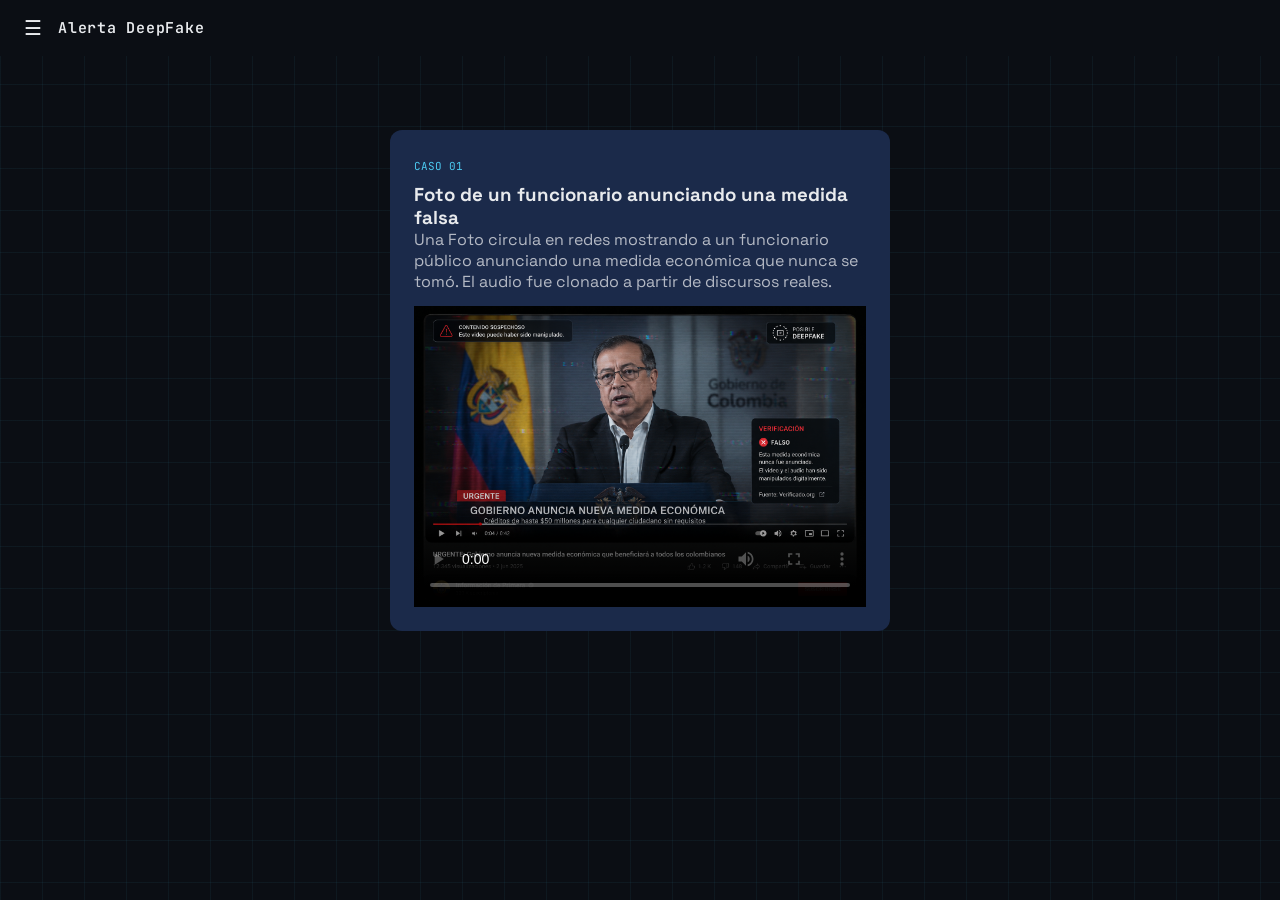
==== casossimulados.html @ fb00cc8f "redireccion de pestañas en todos los archivos" ====
<!DOCTYPE html>
<html lang="en">
<head>
    <meta charset="UTF-8">
    <meta name="viewport" content="width=device-width, initial-scalbuenoe=1.0">
    <title>Alerta DeepFake</title>
    <link rel="stylesheet" href="estilos.css">
</head>


<body>
    <div class="grid-bg"></div>
    <div class="glow"></div>
    <header>
        <button id="btnMenu" class="menu-btn">☰</button>
       <span class="logo">Alerta DeepFake</span>
    </header>
   <nav id="sidebar">
  <a href="index.html">Inicio</a>

  <span class="categoria">Aprende</span>
  <a href="iagenerativa.html">Inteligencia Artificial Generativa</a>
  <a href="queesdeepfake.html">¿Qué es un Deepfake?</a>
  <a href="clascontfals.html">Clasificacion de contenido falso</a>
  <a href="datospb.html">Datos Personales y Biometrios</a>

  <span class="categoria">Detecta y Actua</span>
  <a href="casossimulados.html">Casos Simulados</a>
  <a href="listaverificacion.html">Lista de Verificacion</a>
  <a href="rutaactuacion.html">Ruta de Actuacion</a>
  <a href="reportarcaso.html" class="btn-reportar">🛡️ Reportar un Caso</a>
  
  <span class="categoria">Marco Legal</span>
  <a href="normativacolombiana.html">Normativa Colombiana</a>
  <a href="recomendacionesseguridad.html">Recomendaciones de Seguridad</a>
</nav>
<main>
<div class="tarjeta-caso"> 
  <span class="tarjeta-tag">Caso 01</span> 
  <h3>Foto de un funcionario anunciando una medida falsa</h3> 
  <p>Una Foto circula en redes mostrando a un funcionario público anunciando una medida económica que nunca se tomó. El audio fue clonado a partir de discursos reales.</p> 

  <div class="video-container">
    <video id="deepfakeVideo" controls poster="imagenes/deepfake-thumbnail.png">

    <source src="Videocaso1/deepfake_medida_economica_simulacion_h264.mp4" type="video/mp4">

    Tu navegador no soporta la reproducción de video.

</video>
  </div>

</div>
</main>
<script>
    
    const btnMenu =document.getElementById('btnMenu');
    const sidebar=document.getElementById('sidebar');
    btnMenu.addEventListener('click',function(){
        sidebar.classList.toggle('abierto');
    });
    
    const links=sidebar.querySelectorAll('a');
    links.forEach(function(link){
    link.addEventListener('click',function(){
        sidebar.classList.remove('abierto');
    });
});


</script>
</body>
</html>
---- estilos.css ----
@import url('https://fonts.googleapis.com/css2?family=JetBrains+Mono:wght@400;500;700&family=Space+Grotesk:wght@400;500;600;700&display=swap');

        .grid-bg {
  position: fixed;
  inset: 0;
  background-image:
    linear-gradient(rgba(76,201,240,0.06) 1px, transparent 1px),
    linear-gradient(90deg, rgba(76,201,240,0.06) 1px, transparent 1px);
  background-size: 42px 42px;
  pointer-events: none;
}
.glow {
  position: fixed;
  top: 20%;
  left: 50%;
  width: 400px;
  height: 400px;
  transform: translateX(-50%);
  background: radial-gradient(circle, rgba(76,201,240,0.15), transparent 70%);
  pointer-events: none;
}
:root {
  --bg: #0b0e14;
  --panel: #1B2A4A;
  --cyan: #4cc9f0;
  --text: #e8eaed;
}
        * {
            margin:0;
            padding: 0;
            box-sizing: border-box;
        }
body{
    background:var(--bg);
    color: var(--text);
    font-family: 'Space Grotesk', sans-serif;
}
      
        

        nav#sidebar a {
            display:block;
            padding:12px 20px;
            color:white;
            text-decoration: none;
        }
        nav#sidebar a:hover {
        background: rgba(255, 255, 255, 0.06);
        color: var(--cyan);
}
        nav#sidebar  {
position: fixed;
top:0 ;
left: 0;
width: 250px; ;
height:100vh ;
background:#1B2A4A ;
padding-top: 60px;
padding-bottom: 20px;
overflow-y: auto;
transform: translateX(-100%);
transition:transform 0.3s ease ;
z-index: 20;

        }
        nav#sidebar.abierto{
            transform: translateX(0);
        }

header {
  display: flex;
  align-items: center;
  gap: 16px;
  padding: 16px 24px;
  background: var(--bg);
  position: sticky;
  top: 0;
  z-index: 30;
}

    .logo {
  font-family: 'JetBrains Mono', monospace;
  font-size: 15px;
  font-weight: 600;
  letter-spacing: 0.05em;
  color: var(--text);
}
.menu-btn {
  background: none;
  border: none;
  color: var(--text);
  font-size: 20px;
  cursor: pointer;
}
.categoria {
  display: block;
  font-family: 'JetBrains Mono', monospace;
  font-size: 11px;
  letter-spacing: 0.1em;
  text-transform: uppercase;
  color: var(--cyan);
  padding: 20px 20px 8px;
  border-top: 1px solid rgba(255,255,255,0.08);
  margin-top: 8px;
}
.face-wrap {
  width: 220px;
  height: 220px;
  margin: 0 auto;
}

.face-wrap svg {
  width: 100%;
  height: 100%;
}
@keyframes glitchLine {
  0%, 88% {
    transform: translateX(0);
    opacity: 1;
  }
  90% {
    transform: translateX(-3px);
    opacity: 0.6;
  }
  92% {
    transform: translateX(2px);
  }
  94%, 100% {
    transform: translateX(0);
    opacity: 1;
  }
}

/* ===== Contenido de páginas internas (main) ===== */
main {
  max-width: 780px;
  margin: 0 auto;
  padding: 50px 24px 80px 24px;
  position: relative;
  z-index: 1;
}

.kicker {
  font-family: 'JetBrains Mono', monospace;
  font-size: 11px;
  letter-spacing: 0.1em;
  text-transform: uppercase;
  color: var(--cyan);
  margin-bottom: 10px;
}

main h1 {
  font-size: 30px;
  font-weight: 700;
  margin-bottom: 14px;
}

main .intro {
  font-size: 17px;
  color: rgba(232,234,237,0.7);
  border-left: 3px solid var(--cyan);
  padding-left: 16px;
  margin-bottom: 36px;
}

main section {
  margin-bottom: 40px;
}

main h2 {
  font-size: 20px;
  font-weight: 600;
  margin-bottom: 14px;
  display: flex;
  align-items: center;
  gap: 10px;
}

main h2 .numero {
  font-family: 'JetBrains Mono', monospace;
  background: var(--panel);
  border: 1px solid var(--cyan);
  color: var(--cyan);
  width: 28px;
  height: 28px;
  border-radius: 50%;
  display: flex;
  align-items: center;
  justify-content: center;
  font-size: 13px;
  flex-shrink: 0;
}

main p {
  color: rgba(232,234,237,0.75);
  margin-bottom: 14px;
}

main strong {
  color: var(--text);
}

.tarjeta {
  text-align: justify;
  background: rgba(76,201,240,0.04);
  border: 1px solid rgba(76,201,240,0.15);
  border-radius: 8px;
  padding: 16px;
}

.tarjeta .icono { font-size: 24px; margin-bottom: 8px; }

.tarjeta h2 {
  text-align: center;
}

.tarjeta p {
  font-size: 13px;
  margin-bottom: 0;
}



.caja-clave {
  background: rgba(76,201,240,0.06);
  border-left: 3px solid var(--cyan);
  border-radius: 6px;
  padding: 16px 18px;
  margin-top: 16px;
}

.caja-clave p { color: var(--text); margin-bottom: 0; }

@media (max-width: 600px) {
  .grid-tarjetas { grid-template-columns: 1fr; }
}

/* boton siguiente para pagina de que es deepfake*/
.siguiente {
  margin-top: 50px;
  padding: 20px;
  background: rgba(76,201,240,0.04);
  border: 1px solid rgba(76,201,240,0.15);
  border-radius: 8px;
  display: flex;
  justify-content: space-between;
  align-items: center;
  flex-wrap: wrap;
  gap: 12px;
}

.siguiente span {
  color: rgba(232,234,237,0.75);
  font-size: 15px;
}

.siguiente a {
  background: var(--cyan);
  color: var(--bg);
  text-decoration: none;
  padding: 10px 18px;
  border-radius: 6px;
  font-weight: bold;
  font-size: 14px;
  white-space: nowrap;
}

.siguiente a:hover {
  opacity: 0.85;
}

.tarjeta-caso {
  background: var(--panel);
  border-radius: 12px;
  padding: 24px;
  max-width: 500px;
  margin: 24px auto;
}

.tarjeta-tag {
  display: inline-block;
  font-family: 'JetBrains Mono', monospace;
  font-size: 11px;
  color: var(--cyan);
  text-transform: uppercase;
  margin-bottom: 10px;
}
.paso {
    display: flex;
    align-items: flex-start;
    gap: 22px;
    margin: 30px 0;
}

.numero {
    width: 48px;
    height: 48px;
    min-width: 48px;

    border: 2px solid #159eaa;
    border-radius: 50%;

    display: flex;
    align-items: center;
    justify-content: center;

    color: white;
    font-size: 20px;
    font-weight: bold;
}

.texto-paso {
    flex: 1;
}

.texto-paso h3 {
    margin: 0 0 8px 0;
    color: white;
    font-size: 24px;
}

.texto-paso p {
    margin: 0;
    color: #b8bdc7;
    font-size: 18px;
    line-height: 1.5;
}

.video-container video {
    width: 100%;
    height: auto;
    display: block;
}

/* ===== Lista horizontal de señales de detección ===== */
.lista-deteccion {
  margin-top: 18px;
}

.fila-deteccion {
  display: flex;
  align-items: flex-start;
  gap: 16px;
  padding: 18px 4px;
  border-bottom: 1px solid rgba(76,201,240,0.12);
}

.fila-deteccion:last-child {
  border-bottom: none;
}

.fila-deteccion .icono {
  font-size: 22px;
  flex-shrink: 0;
  width: 36px;
  text-align: center;
}

.fila-deteccion .contenido h3 {
  font-size: 15px;
  font-weight: 600;
  margin-bottom: 4px;
  color: var(--text);
}

.fila-deteccion .contenido p {
  font-size: 13px;
  color: rgba(232,234,237,0.65);
  margin-bottom: 0;
}

@media (max-width: 500px) {
  .fila-deteccion { gap: 12px; }
  .fila-deteccion .icono { font-size: 18px; width: 28px; }
}
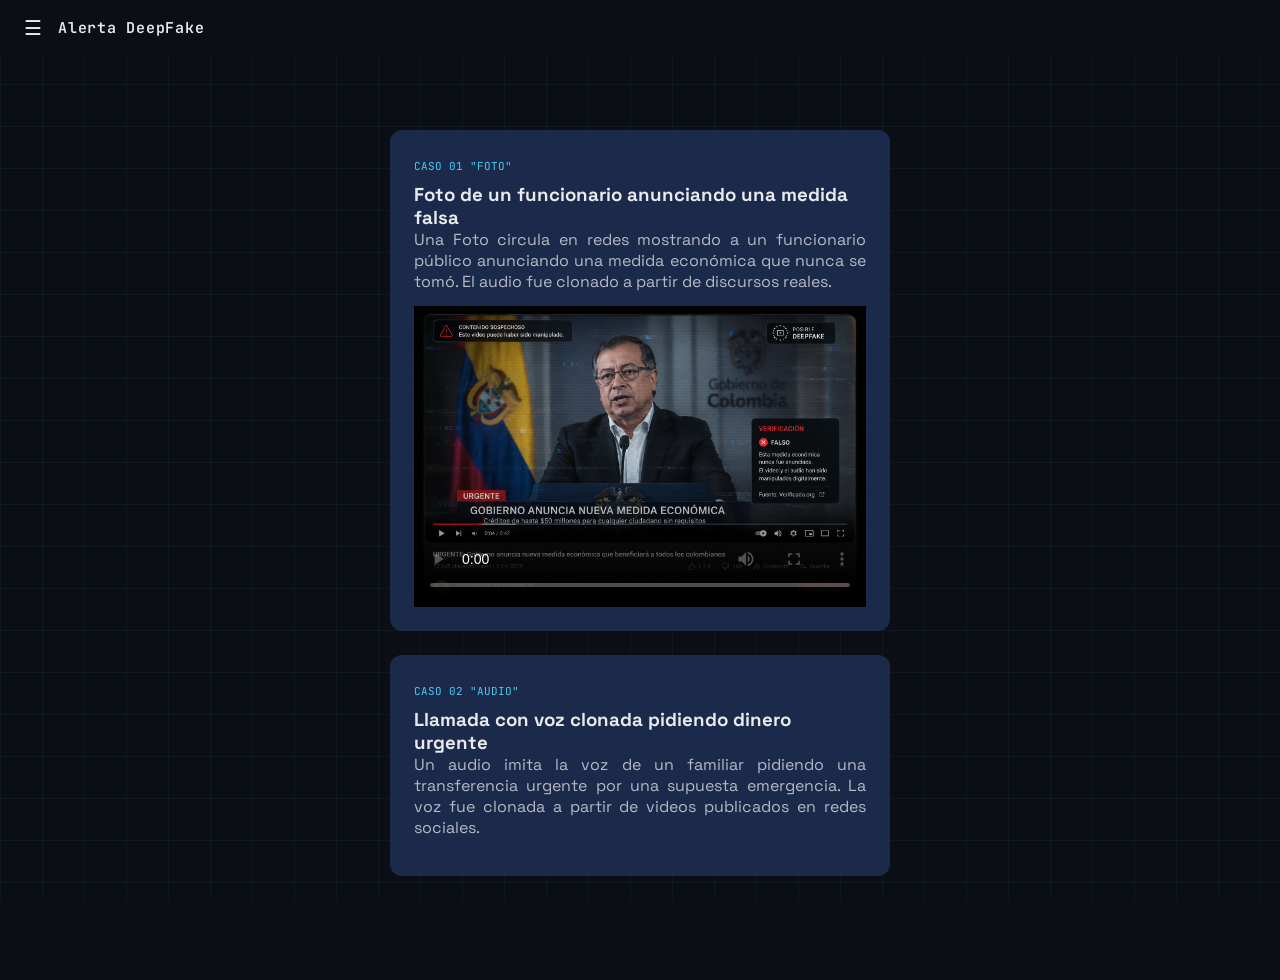
==== commit 7a4a6242: "Caso 02" ====
--- a/casossimulados.html
+++ b/casossimulados.html
@@ -16,40 +16,43 @@
        <span class="logo">Alerta DeepFake</span>
     </header>
    <nav id="sidebar">
-  <a href="index.html">Inicio</a>
+  <a href="#">Inicio</a>
 
   <span class="categoria">Aprende</span>
   <a href="iagenerativa.html">Inteligencia Artificial Generativa</a>
   <a href="queesdeepfake.html">¿Qué es un Deepfake?</a>
-  <a href="clascontfals.html">Clasificacion de contenido falso</a>
-  <a href="datospb.html">Datos Personales y Biometrios</a>
+  <a href="clascontfals">Clasificacion de contenido falso</a>
+  <a href="datospb">Datos Personales y Biometrios</a>
 
   <span class="categoria">Detecta y Actua</span>
   <a href="casossimulados.html">Casos Simulados</a>
-  <a href="listaverificacion.html">Lista de Verificacion</a>
-  <a href="rutaactuacion.html">Ruta de Actuacion</a>
-  <a href="reportarcaso.html" class="btn-reportar">🛡️ Reportar un Caso</a>
+  <a href="listaverificacion">Lista de Verificacion</a>
+  <a href="rutaactuacion">Ruta de Actuacion</a>
+  <a href="reportarcaso" class="btn-reportar">🛡️ Reportar un Caso</a>
   
   <span class="categoria">Marco Legal</span>
-  <a href="normativacolombiana.html">Normativa Colombiana</a>
-  <a href="recomendacionesseguridad.html">Recomendaciones de Seguridad</a>
+  <a href="normativacolombiana">Normativa Colombiana</a>
+  <a href="recomendacionesseguridad">Recomendaciones de Seguridad</a>
 </nav>
 <main>
 <div class="tarjeta-caso"> 
-  <span class="tarjeta-tag">Caso 01</span> 
+  <span class="tarjeta-tag">Caso 01 "Foto"</span> 
   <h3>Foto de un funcionario anunciando una medida falsa</h3> 
   <p>Una Foto circula en redes mostrando a un funcionario público anunciando una medida económica que nunca se tomó. El audio fue clonado a partir de discursos reales.</p> 
 
   <div class="video-container">
-    <video id="deepfakeVideo" controls poster="imagenes/deepfake-thumbnail.png">
+    <video controls poster="imagenes/deepfake-thumbnail.png">
 
-    <source src="Videocaso1/deepfake_medida_economica_simulacion_h264.mp4" type="video/mp4">
 
-    Tu navegador no soporta la reproducción de video.
 
 </video>
   </div>
 
+</div>
+<div class="tarjeta-caso">
+        <span class="tarjeta-tag">Caso 02 "Audio"</span>
+<h3>Llamada con voz clonada pidiendo dinero urgente</h3>
+  <p>Un audio imita la voz de un familiar pidiendo una transferencia urgente por una supuesta emergencia. La voz fue clonada a partir de videos publicados en redes sociales.</p>
 </div>
 </main>
 <script>
--- a/estilos.css
+++ b/estilos.css
@@ -194,6 +194,7 @@
 main p {
   color: rgba(232,234,237,0.75);
   margin-bottom: 14px;
+  text-align: justify;
 }
 
 main strong {
@@ -309,22 +310,6 @@
     font-weight: bold;
 }
 
-.texto-paso {
-    flex: 1;
-}
-
-.texto-paso h3 {
-    margin: 0 0 8px 0;
-    color: white;
-    font-size: 24px;
-}
-
-.texto-paso p {
-    margin: 0;
-    color: #b8bdc7;
-    font-size: 18px;
-    line-height: 1.5;
-}
 
 .video-container video {
     width: 100%;
@@ -374,4 +359,182 @@
   .fila-deteccion .icono { font-size: 18px; width: 28px; }
 }
 
-
+/* Layout en Grid para dos columnas usando tus estilos globales */
+.grid-datos {
+  display: grid;
+  grid-template-columns: 1fr;
+  gap: 32px;
+  margin-top: 24px;
+}
+
+@media (min-width: 768px) {
+  .grid-datos {
+    grid-template-columns: 1fr 1fr;
+  }
+}
+
+/* Caja contenedora del ícono en la columna izquierda */
+.icon-box {
+  width: 48px;
+  height: 48px;
+  min-width: 48px;
+  background: rgba(76, 201, 240, 0.08);
+  border: 1px solid rgba(76, 201, 240, 0.2);
+  border-radius: 12px;
+  display: flex;
+  align-items: center;
+  justify-content: center;
+  font-size: 20px;
+}
+
+/* Ajuste de tipografía dentro de las secciones para alinearse a tus clases */
+.texto-paso h3 {
+  font-size: 16px;
+  font-weight: 600;
+  margin-bottom: 4px;
+}
+
+.texto-paso p {
+  font-size: 13px;
+  color: rgba(232, 234, 237, 0.65);
+}
+
+/* Panel contenedor interactivo con borde azul neón */
+.checklist-panel {
+  background: rgba(27, 42, 74, 0.4);
+  border: 1px solid var(--cyan);
+  border-radius: 12px;
+  padding: 20px;
+  display: flex;
+  flex-direction: column;
+  gap: 12px;
+  box-shadow: 0 0 15px rgba(76, 201, 240, 0.1);
+}
+
+/* Tarjetas individuales dentro del checklist */
+.check-card {
+  display: flex;
+  align-items: flex-start;
+  gap: 14px;
+  padding: 14px;
+  background: var(--panel);
+  border: 1px solid rgba(76, 201, 240, 0.15);
+  border-radius: 8px;
+  cursor: pointer;
+  transition: border-color 0.2s ease, background 0.2s ease;
+}
+
+.check-card:hover {
+  border-color: var(--cyan);
+}
+
+/* Ocultar checkbox nativo y personalizarlo con tu color --cyan */
+.check-card input[type="checkbox"] {
+  display: none;
+}
+
+.checkbox-custom {
+  width: 20px;
+  height: 20px;
+  min-width: 20px;
+  border: 2px solid rgba(232, 234, 237, 0.4);
+  border-radius: 4px;
+  margin-top: 2px;
+  transition: all 0.2s ease;
+}
+
+.check-card input[type="checkbox"]:checked + .checkbox-custom {
+  background-color: var(--cyan);
+  border-color: var(--cyan);
+  background-image: url("data:image/svg+xml,%3Csvg xmlns='http://www.w3.org/2000/svg' viewBox='0 0 24 24' fill='none' stroke='%230b0e14' stroke-width='3' stroke-linecap='round' stroke-linejoin='round'%3E%3Cpolyline points='20 6 9 17 4 12'%3E%3C/polyline%3E%3C/svg%3E");
+  background-size: 14px;
+  background-position: center;
+  background-repeat: no-repeat;
+}
+
+.check-card input[type="checkbox"]:checked ~ .texto-paso h3 {
+  color: var(--cyan);
+}
+
+/* ===== Test de exposición ===== */
+.test-panel {
+  background: rgba(27,42,74,0.4);
+  border: 1px solid var(--cyan);
+  border-radius: 12px;
+  padding: 22px;
+  box-shadow: 0 0 15px rgba(76,201,240,0.1);
+  margin-top: 18px;
+}
+
+.test-pregunta {
+  display: flex;
+  justify-content: space-between;
+  align-items: center;
+  gap: 16px;
+  padding: 16px 0;
+  border-bottom: 1px solid rgba(76,201,240,0.12);
+}
+.test-pregunta:last-of-type { border-bottom: none; }
+.test-pregunta p { font-size: 14px; color: var(--text); margin-bottom: 0; }
+
+.switch-group { display: flex; gap: 6px; flex-shrink: 0; }
+.switch-btn {
+  background: transparent;
+  border: 1px solid rgba(76,201,240,0.3);
+  color: rgba(232,234,237,0.6);
+  font-size: 12px;
+  font-family: 'JetBrains Mono', monospace;
+  padding: 6px 14px;
+  border-radius: 6px;
+  cursor: pointer;
+  transition: all 0.2s;
+}
+.switch-btn.activo {
+  background: var(--cyan);
+  color: var(--bg);
+  border-color: var(--cyan);
+  font-weight: bold;
+}
+
+.resultado {
+  margin-top: 20px;
+  padding: 18px;
+  border-radius: 8px;
+  text-align: center;
+  display: none;
+}
+.resultado.visible { display: block; }
+.resultado .nivel {
+  font-family: 'JetBrains Mono', monospace;
+  font-size: 12px;
+  letter-spacing: 0.1em;
+  text-transform: uppercase;
+  margin-bottom: 6px;
+}
+.resultado .msg { font-size: 14px; color: var(--text); }
+
+.resultado.bajo { background: rgba(76,201,240,0.08); border: 1px solid var(--cyan); }
+.resultado.bajo .nivel { color: var(--cyan); }
+.resultado.medio { background: rgba(255,180,80,0.08); border: 1px solid #ffb450; }
+.resultado.medio .nivel { color: #ffb450; }
+.resultado.alto { background: rgba(239,91,111,0.1); border: 1px solid #ef5b6f; }
+.resultado.alto .nivel { color: #ef5b6f; }
+
+.btn-calcular {
+  margin-top: 18px;
+  width: 100%;
+  background: var(--cyan);
+  color: var(--bg);
+  border: none;
+  padding: 12px;
+  border-radius: 8px;
+  font-weight: bold;
+  font-size: 14px;
+  cursor: pointer;
+}
+.btn-calcular:hover { opacity: 0.9; }
+
+
+
+
+
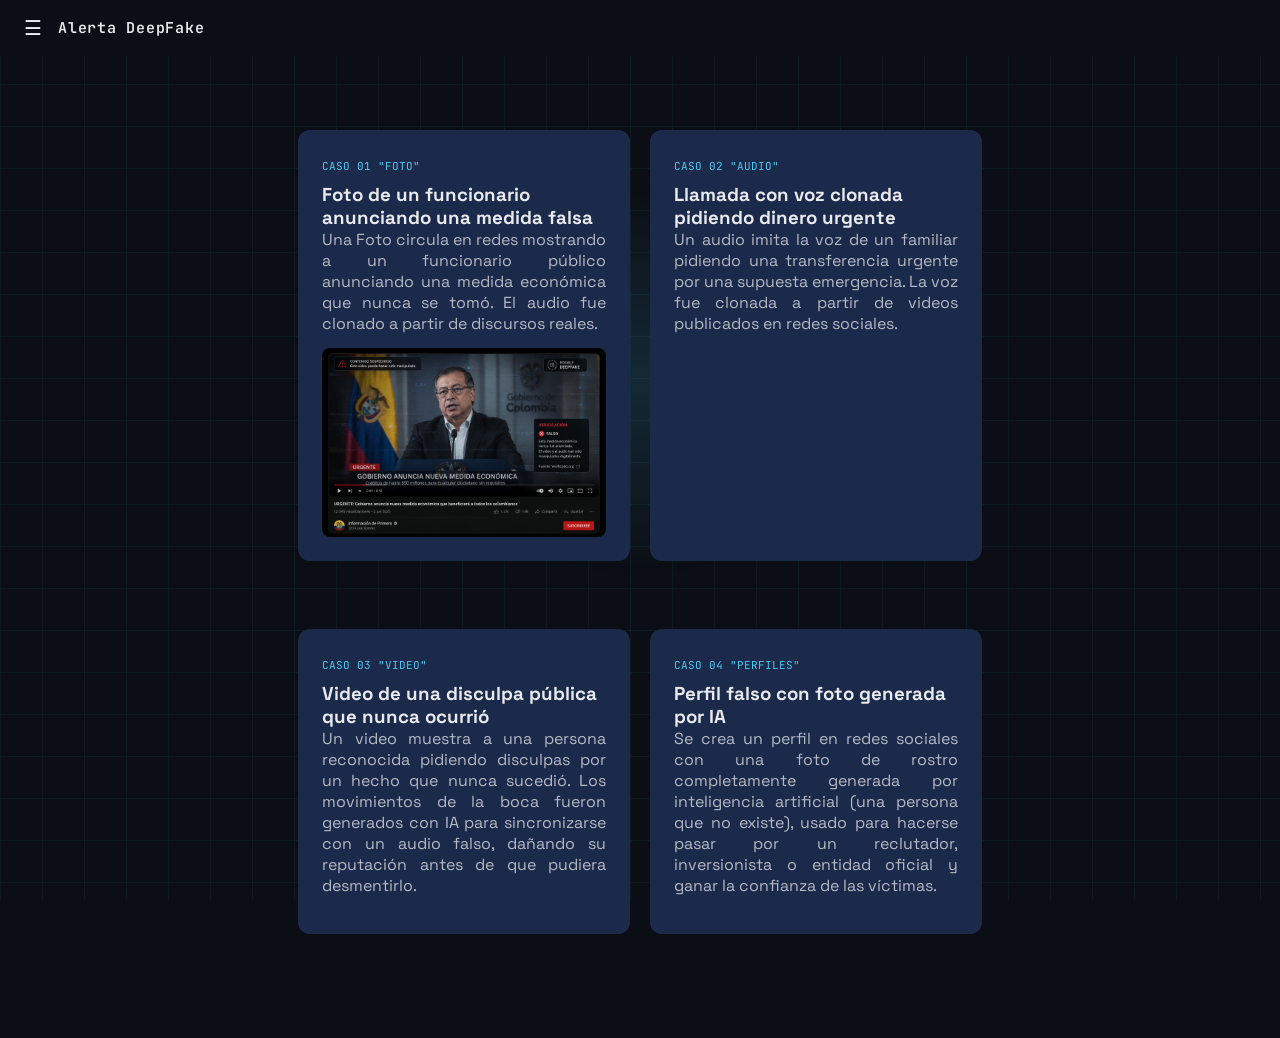
==== commit f891637d: "Casos Actualizados" ====
--- a/casossimulados.html
+++ b/casossimulados.html
@@ -16,36 +16,37 @@
        <span class="logo">Alerta DeepFake</span>
     </header>
    <nav id="sidebar">
-  <a href="#">Inicio</a>
+  <a href="index.html">Inicio</a>
 
   <span class="categoria">Aprende</span>
   <a href="iagenerativa.html">Inteligencia Artificial Generativa</a>
   <a href="queesdeepfake.html">¿Qué es un Deepfake?</a>
-  <a href="clascontfals">Clasificacion de contenido falso</a>
-  <a href="datospb">Datos Personales y Biometrios</a>
+  <a href="clascontfals.html">Clasificacion de contenido falso</a>
+  <a href="datospb.html">Datos Personales y Biometrios</a>
 
   <span class="categoria">Detecta y Actua</span>
   <a href="casossimulados.html">Casos Simulados</a>
-  <a href="listaverificacion">Lista de Verificacion</a>
-  <a href="rutaactuacion">Ruta de Actuacion</a>
-  <a href="reportarcaso" class="btn-reportar">🛡️ Reportar un Caso</a>
+  <a href="listaverificacion.html">Lista de Verificacion</a>
+  <a href="rutaactuacion.html">Ruta de Actuacion</a>
+  <a href="reportarcaso.html" class="btn-reportar">🛡️ Reportar un Caso</a>
   
   <span class="categoria">Marco Legal</span>
-  <a href="normativacolombiana">Normativa Colombiana</a>
-  <a href="recomendacionesseguridad">Recomendaciones de Seguridad</a>
+  <a href="normativacolombiana.html">Normativa Colombiana</a>
+  <a href="recomendacionesseguridad.html">Recomendaciones de Seguridad</a>
 </nav>
 <main>
+    <div class="grid-casos">
 <div class="tarjeta-caso"> 
   <span class="tarjeta-tag">Caso 01 "Foto"</span> 
   <h3>Foto de un funcionario anunciando una medida falsa</h3> 
   <p>Una Foto circula en redes mostrando a un funcionario público anunciando una medida económica que nunca se tomó. El audio fue clonado a partir de discursos reales.</p> 
 
   <div class="video-container">
-    <video controls poster="imagenes/deepfake-thumbnail.png">
+    <img src="imagenes/deepfake-thumbnail.png" alt="Miniatura simulada del caso 01">
 
 
 
-</video>
+
   </div>
 
 </div>
@@ -54,6 +55,20 @@
 <h3>Llamada con voz clonada pidiendo dinero urgente</h3>
   <p>Un audio imita la voz de un familiar pidiendo una transferencia urgente por una supuesta emergencia. La voz fue clonada a partir de videos publicados en redes sociales.</p>
 </div>
+
+<div class="tarjeta-caso">
+    <span class="tarjeta-tag">Caso 03 "Video"</span>
+    <h3>Video de una disculpa pública que nunca ocurrió</h3>
+<p>Un video muestra a una persona reconocida pidiendo disculpas por un hecho que nunca sucedió. Los movimientos de la boca fueron generados con IA para sincronizarse con un audio falso, dañando su reputación antes de que pudiera desmentirlo.</p>
+</div>
+
+<div class="tarjeta-caso">
+    <span class="tarjeta-tag">Caso 04 "Perfiles"</span>
+    <h3>Perfil falso con foto generada por IA</h3>
+<p>Se crea un perfil en redes sociales con una foto de rostro completamente generada por inteligencia artificial (una persona que no existe), usado para hacerse pasar por un reclutador, inversionista o entidad oficial y ganar la confianza de las víctimas.</p>
+</div>
+
+    </div>
 </main>
 <script>
     
--- a/estilos.css
+++ b/estilos.css
@@ -533,8 +533,15 @@
   cursor: pointer;
 }
 .btn-calcular:hover { opacity: 0.9; }
-
-
-
-
-
+.grid-casos {
+  display: grid;
+  grid-template-columns: repeat(2, 1fr);
+  gap: 20px;
+  padding: 0 24px;
+}
+
+.video-container img {
+  width: 100%;
+  display: block;
+  border-radius: 8px;
+}
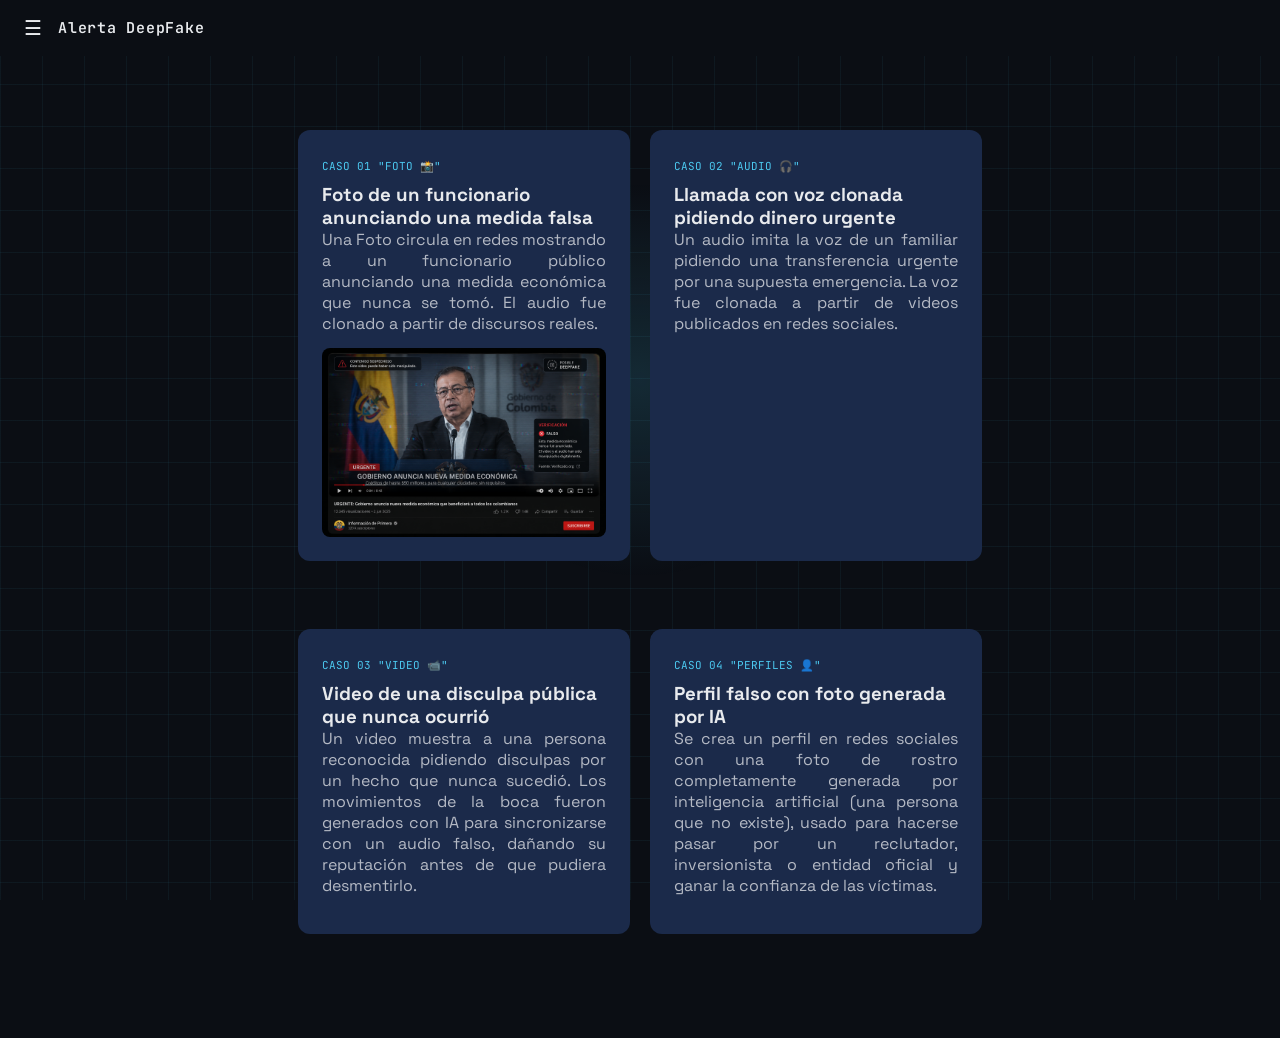
==== commit 7aef0bbe: "Reportar caso" ====
--- a/casossimulados.html
+++ b/casossimulados.html
@@ -37,7 +37,7 @@
 <main>
     <div class="grid-casos">
 <div class="tarjeta-caso"> 
-  <span class="tarjeta-tag">Caso 01 "Foto"</span> 
+  <span class="tarjeta-tag"> Caso 01 "Foto 📸"</span> 
   <h3>Foto de un funcionario anunciando una medida falsa</h3> 
   <p>Una Foto circula en redes mostrando a un funcionario público anunciando una medida económica que nunca se tomó. El audio fue clonado a partir de discursos reales.</p> 
 
@@ -51,19 +51,19 @@
 
 </div>
 <div class="tarjeta-caso">
-        <span class="tarjeta-tag">Caso 02 "Audio"</span>
+        <span class="tarjeta-tag">Caso 02 "Audio 🎧"</span>
 <h3>Llamada con voz clonada pidiendo dinero urgente</h3>
   <p>Un audio imita la voz de un familiar pidiendo una transferencia urgente por una supuesta emergencia. La voz fue clonada a partir de videos publicados en redes sociales.</p>
 </div>
 
 <div class="tarjeta-caso">
-    <span class="tarjeta-tag">Caso 03 "Video"</span>
+    <span class="tarjeta-tag">Caso 03 "Video 📹"</span>
     <h3>Video de una disculpa pública que nunca ocurrió</h3>
 <p>Un video muestra a una persona reconocida pidiendo disculpas por un hecho que nunca sucedió. Los movimientos de la boca fueron generados con IA para sincronizarse con un audio falso, dañando su reputación antes de que pudiera desmentirlo.</p>
 </div>
 
 <div class="tarjeta-caso">
-    <span class="tarjeta-tag">Caso 04 "Perfiles"</span>
+    <span class="tarjeta-tag">Caso 04 "Perfiles 👤"</span>
     <h3>Perfil falso con foto generada por IA</h3>
 <p>Se crea un perfil en redes sociales con una foto de rostro completamente generada por inteligencia artificial (una persona que no existe), usado para hacerse pasar por un reclutador, inversionista o entidad oficial y ganar la confianza de las víctimas.</p>
 </div>
--- a/estilos.css
+++ b/estilos.css
@@ -544,4 +544,104 @@
   width: 100%;
   display: block;
   border-radius: 8px;
+}
+
+.reportar {
+  background-color: #0d1117;
+  padding: 40px;
+}
+
+.etiqueta {
+  color: #22d3ee;
+  font-size: 14px;
+  letter-spacing: 2px;
+  font-weight: bold;
+}
+h1 {
+  color: #f5f5f5;
+  font-size: 32px;
+  margin-top: 8px;
+}
+.parrafo-info {
+  color: #9ca3af;
+  border-left: 3px solid #22d3ee;
+  padding-left: 16px;
+  font-size: 15px;
+  line-height: 1.5;
+}
+.caja-confidencial {
+  background-color: #161b22;
+  border-radius: 12px;
+  padding: 20px;
+  display: flex;
+  align-items: center;
+  gap: 14px;
+  margin: 24px 0;
+}
+input[type="text"], input[type="email"], input[type="tel"] {
+background-color: #161b22;
+border: 1px solid #30363d;
+border-radius: 8px;
+padding: 12px 14px;
+color: #e8eaed;
+width: 100%;
+font-size: 14px;
+}
+.opciones-tipo {
+  display: flex;
+  gap: 16px;
+  margin: 20px 0;
+}
+
+.tarjeta-tipo {
+  background-color: #161b22;
+  border: 1px solid #30363d;
+  border-radius: 12px;
+  padding: 20px;
+  flex: 1;
+  text-align: center;
+  font-size: 14px;
+}
+input, textarea {
+  background-color: #161b22;
+  border: 1px solid #30363d;
+  border-radius: 8px;
+  padding: 12px 14px;
+  color: #e8eaed;
+  width: 100%;
+  font-size: 14px;
+}
+.zona-carga {
+  border: 2px dashed #22d3ee;
+  border-radius: 12px;
+  background-color: rgba(34, 211, 238, 0.04);
+  padding: 30px 20px;
+  text-align: center;
+}
+
+.zona-carga span {
+  font-size: 28px;
+  display: block;
+  margin-bottom: 10px;
+}
+
+.zona-carga p {
+  color: #9ca3af;
+  font-size: 14px;
+}
+
+.zona-carga strong {
+  color: #22d3ee;
+}
+.btn-enviar {
+  background-color: #22d3ee;
+  color: #0d1117;
+  border: none;
+  border-radius: 8px;
+  padding: 16px;
+  width: 100%;
+  font-size: 16px;
+  font-weight: bold;
+  cursor: pointer;
+  margin-top: 10px;
 }
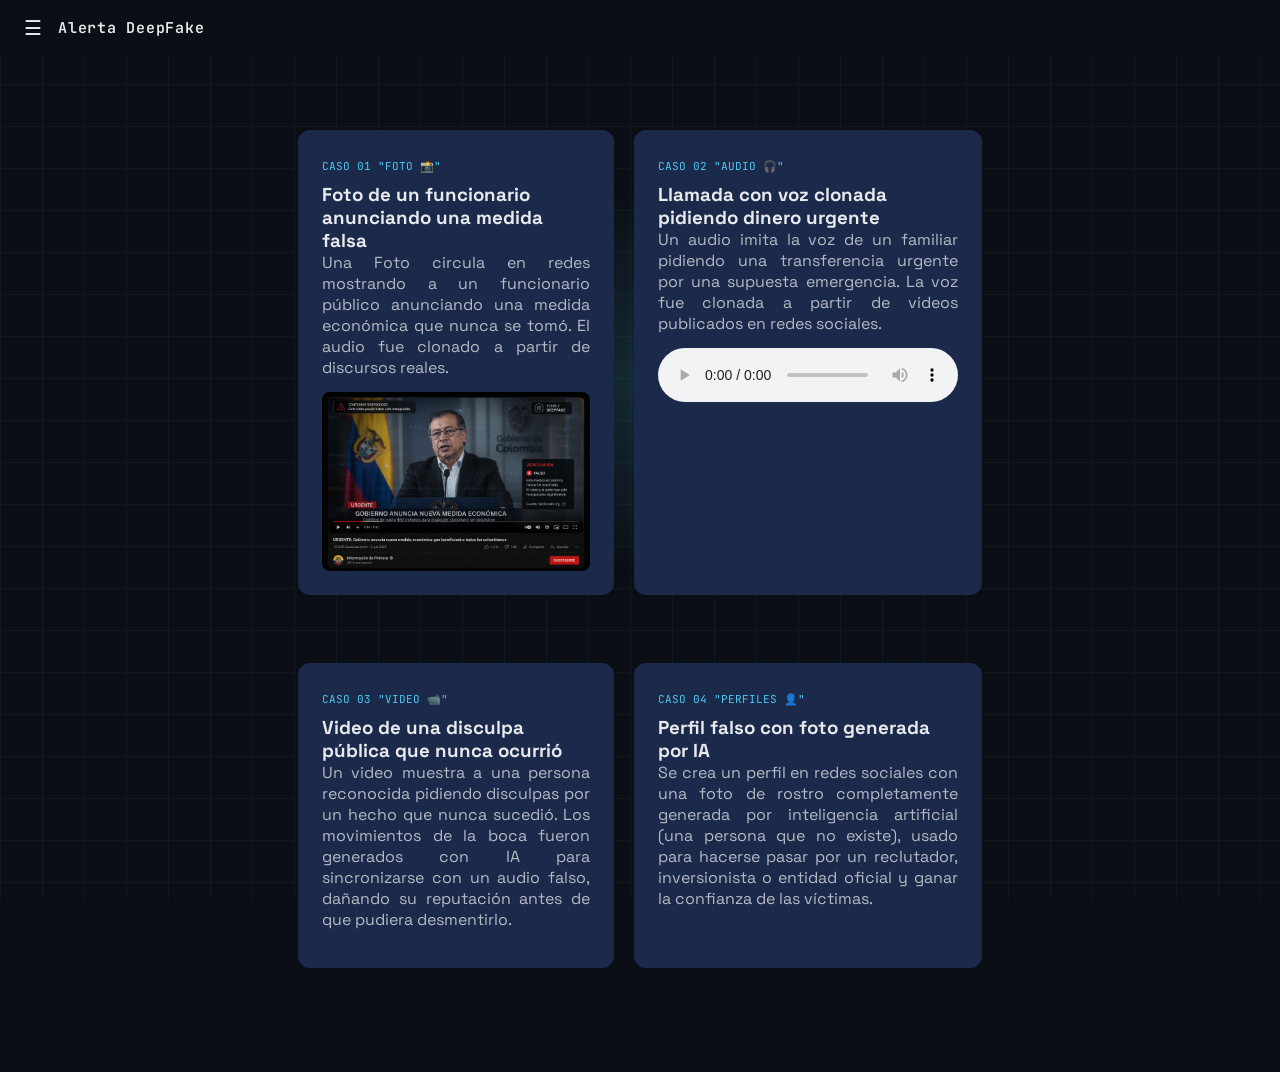
==== commit 567f6c31: "Finalizando" ====
--- a/casossimulados.html
+++ b/casossimulados.html
@@ -28,11 +28,12 @@
   <a href="casossimulados.html">Casos Simulados</a>
   <a href="listaverificacion.html">Lista de Verificacion</a>
   <a href="rutaactuacion.html">Ruta de Actuacion</a>
-  <a href="reportarcaso.html" class="btn-reportar">🛡️ Reportar un Caso</a>
+  <a href="reportaruncaso.html" class="btn-reportar">🛡️ Reportar un Caso</a>
   
   <span class="categoria">Marco Legal</span>
   <a href="normativacolombiana.html">Normativa Colombiana</a>
   <a href="recomendacionesseguridad.html">Recomendaciones de Seguridad</a>
+  <a href="Administrador.html">Administrador</a>
 </nav>
 <main>
     <div class="grid-casos">
@@ -54,8 +55,14 @@
         <span class="tarjeta-tag">Caso 02 "Audio 🎧"</span>
 <h3>Llamada con voz clonada pidiendo dinero urgente</h3>
   <p>Un audio imita la voz de un familiar pidiendo una transferencia urgente por una supuesta emergencia. La voz fue clonada a partir de videos publicados en redes sociales.</p>
+
+  <div class="audio-container">
+    <audio controls>
+      <source src="audio/audio-caso2.mp3" type="audio/mpeg">
+      Tu navegador no soporta el elemento de audio.
+    </audio>
+  </div>
 </div>
-
 <div class="tarjeta-caso">
     <span class="tarjeta-tag">Caso 03 "Video 📹"</span>
     <h3>Video de una disculpa pública que nunca ocurrió</h3>
--- a/estilos.css
+++ b/estilos.css
@@ -104,8 +104,8 @@
   margin-top: 8px;
 }
 .face-wrap {
-  width: 220px;
-  height: 220px;
+  width: 320px;
+  height: 320px;
   margin: 0 auto;
 }
 
@@ -207,6 +207,13 @@
   border: 1px solid rgba(76,201,240,0.15);
   border-radius: 8px;
   padding: 16px;
+  .audio-container {
+  margin-top: 16px;
+}
+
+.audio-container audio {
+  width: 100%;
+}
 }
 
 .tarjeta .icono { font-size: 24px; margin-bottom: 8px; }
@@ -633,7 +640,7 @@
 .zona-carga strong {
   color: #22d3ee;
 }
-.btn-enviar {
+.btn-Enviar {
   background-color: #22d3ee;
   color: #0d1117;
   border: none;
@@ -644,4 +651,145 @@
   font-weight: bold;
   cursor: pointer;
   margin-top: 10px;
+}
+
+/* Estado seleccionado de la tarjeta de tipo de caso */
+.tarjeta-tipo {
+  cursor: pointer;
+  transition: all 0.2s;
+}
+.tarjeta-tipo:hover {
+  border-color: rgba(34, 211, 238, 0.4);
+}
+.tarjeta-tipo.activo {
+  background-color: rgba(34, 211, 238, 0.1);
+  border-color: #22d3ee;
+  color: #22d3ee;
+  font-weight: bold;
+}
+
+/* Lista de archivos adjuntos */
+#listaArchivos {
+  margin-top: 10px;
+  display: flex;
+  flex-direction: column;
+  gap: 6px;
+}
+#listaArchivos div {
+  display: flex;
+  justify-content: space-between;
+  background-color: #161b22;
+  border: 1px solid #30363d;
+  border-radius: 6px;
+  padding: 8px 12px;
+  font-size: 13px;
+  color: #e8eaed;
+}
+.quitar {
+  color: #ef5b6f;
+  cursor: pointer;
+  font-weight: bold;
+}
+
+/* Pantalla de confirmación */
+.confirmacion {
+  text-align: center;
+  padding: 60px 20px;
+}
+.confirmacion .check {
+  width: 60px; height: 60px;
+  border-radius: 50%;
+  background: rgba(34, 211, 238, 0.1);
+  border: 2px solid #22d3ee;
+  display: flex; align-items: center; justify-content: center;
+  font-size: 28px;
+  margin: 0 auto 20px;
+  color: #22d3ee;
+}
+.confirmacion h2 { color: #f5f5f5; margin-bottom: 10px; }
+.confirmacion p { color: #9ca3af; margin-bottom: 6px; }
+.numero-caso {
+  font-family: 'JetBrains Mono', monospace;
+  color: #22d3ee;
+  font-weight: bold;
+  font-size: 18px;
+}
+
+
+/* TABLA */
+#tablaUsuarios {
+    width: 100%;
+    border-collapse: collapse;
+}
+
+/* ENCABEZADOS */
+#tablaUsuarios th {
+    background: #5257f4;
+    color: white;
+    padding: 14px;
+    text-align: left;
+    font-size: 15px;
+}
+
+/* CELDAS */
+#tablaUsuarios td {
+    padding: 13px;
+    border-bottom: 1px solid #333;
+    color: #ddd;
+}
+
+/* FILAS */
+#tablaUsuarios tr {
+    background: #181818;
+    transition: 0.2s;
+}
+
+#tablaUsuarios tr:hover {
+    background: #242424;
+}
+
+/* PRIMERA COLUMNA */
+#tablaUsuarios td:first-child {
+    color: #14375f;
+    font-weight: bold;
+}
+.ruta-pasos {
+  max-width: 600px;
+  margin: 40px auto;
+  padding: 0 24px;
+}
+
+.paso {
+  display: flex;
+  gap: 20px;
+  padding: 24px 0;
+  border-bottom: 1px solid rgba(255,255,255,0.08);
+}
+
+.paso-num {
+  font-family: 'JetBrains Mono', monospace;
+  color: var(--cyan);
+  font-size: 22px;
+  font-weight: 700;
+  flex-shrink: 0;
+  width: 40px;
+}
+
+.recomendaciones {
+  max-width: 600px;
+  margin: 40px auto;
+  padding: 0 24px;
+}
+
+.recomendacion {
+  display: flex;
+  gap: 18px;
+  align-items: flex-start;
+  padding: 20px 0;
+  border-bottom: 1px solid rgba(255,255,255,0.08);
+}
+
+.recomendacion-icono {
+  font-size: 24px;
+  flex-shrink: 0;
 }
